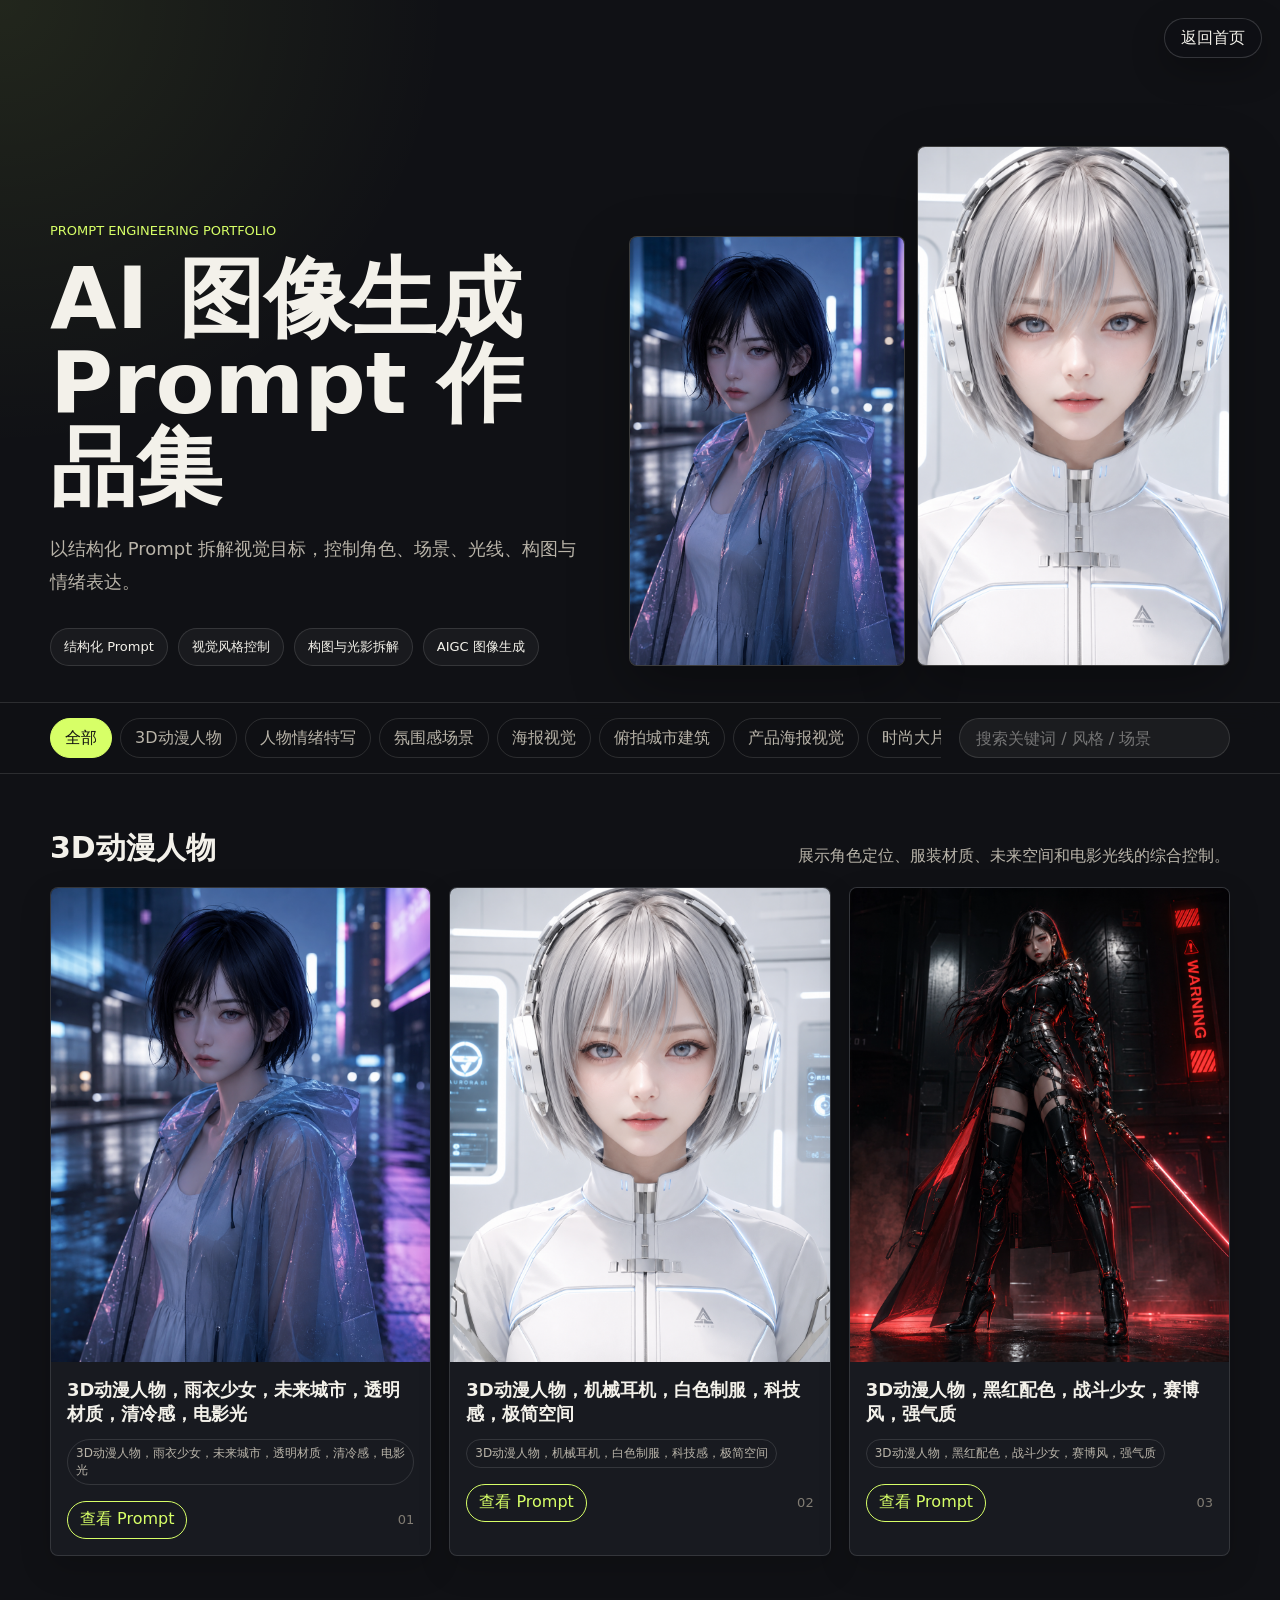
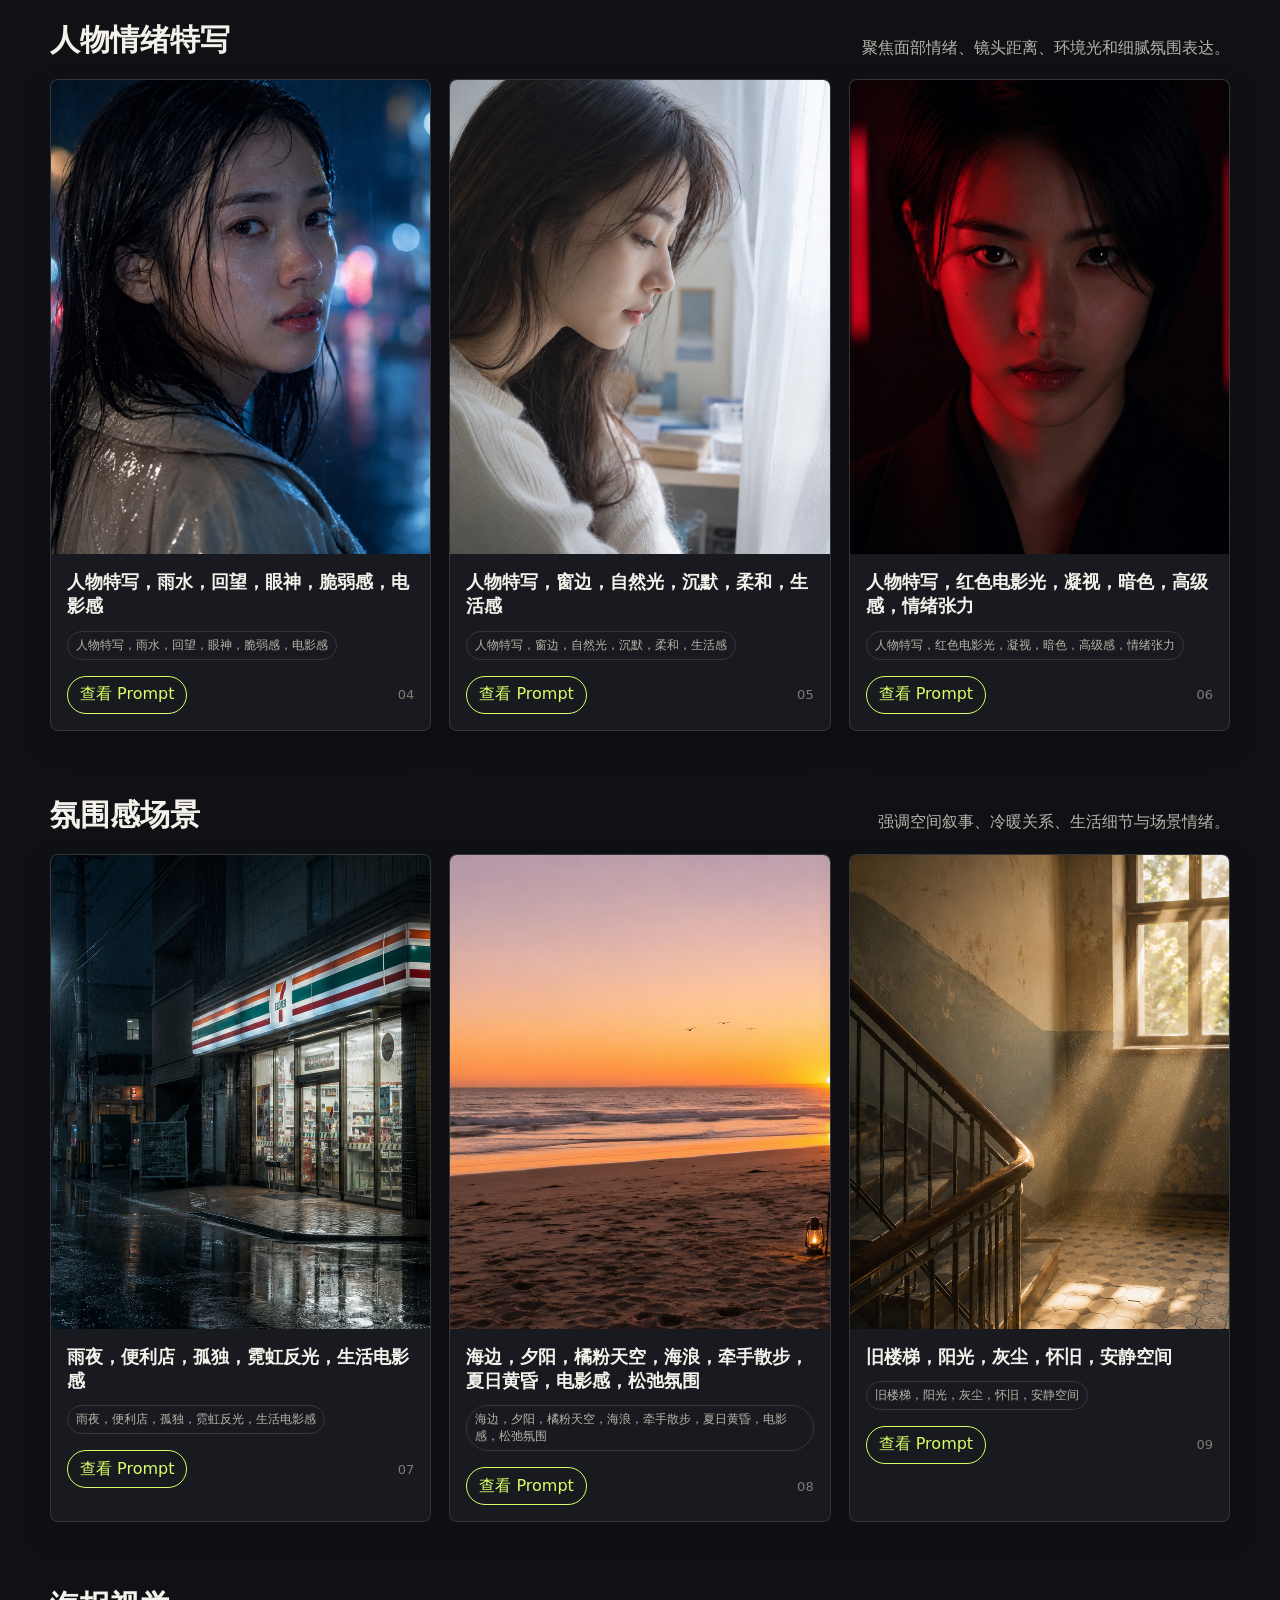
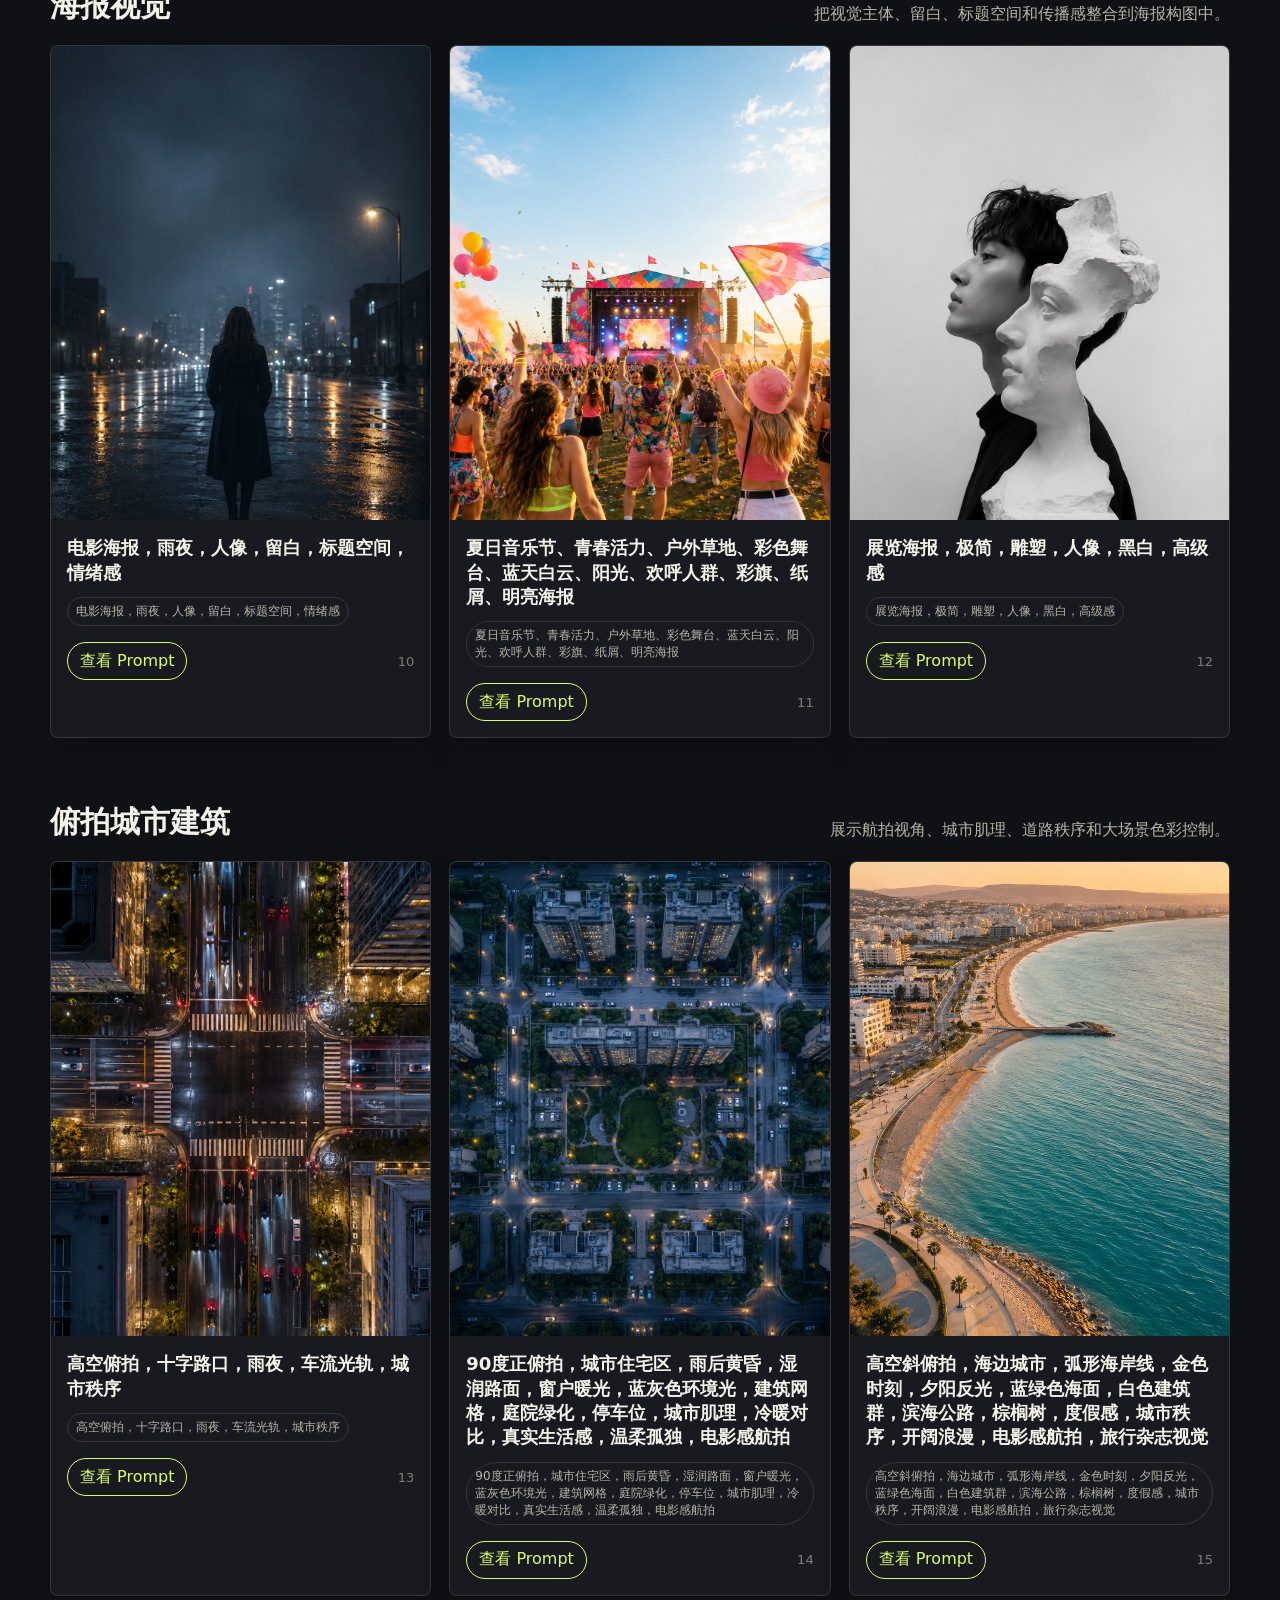
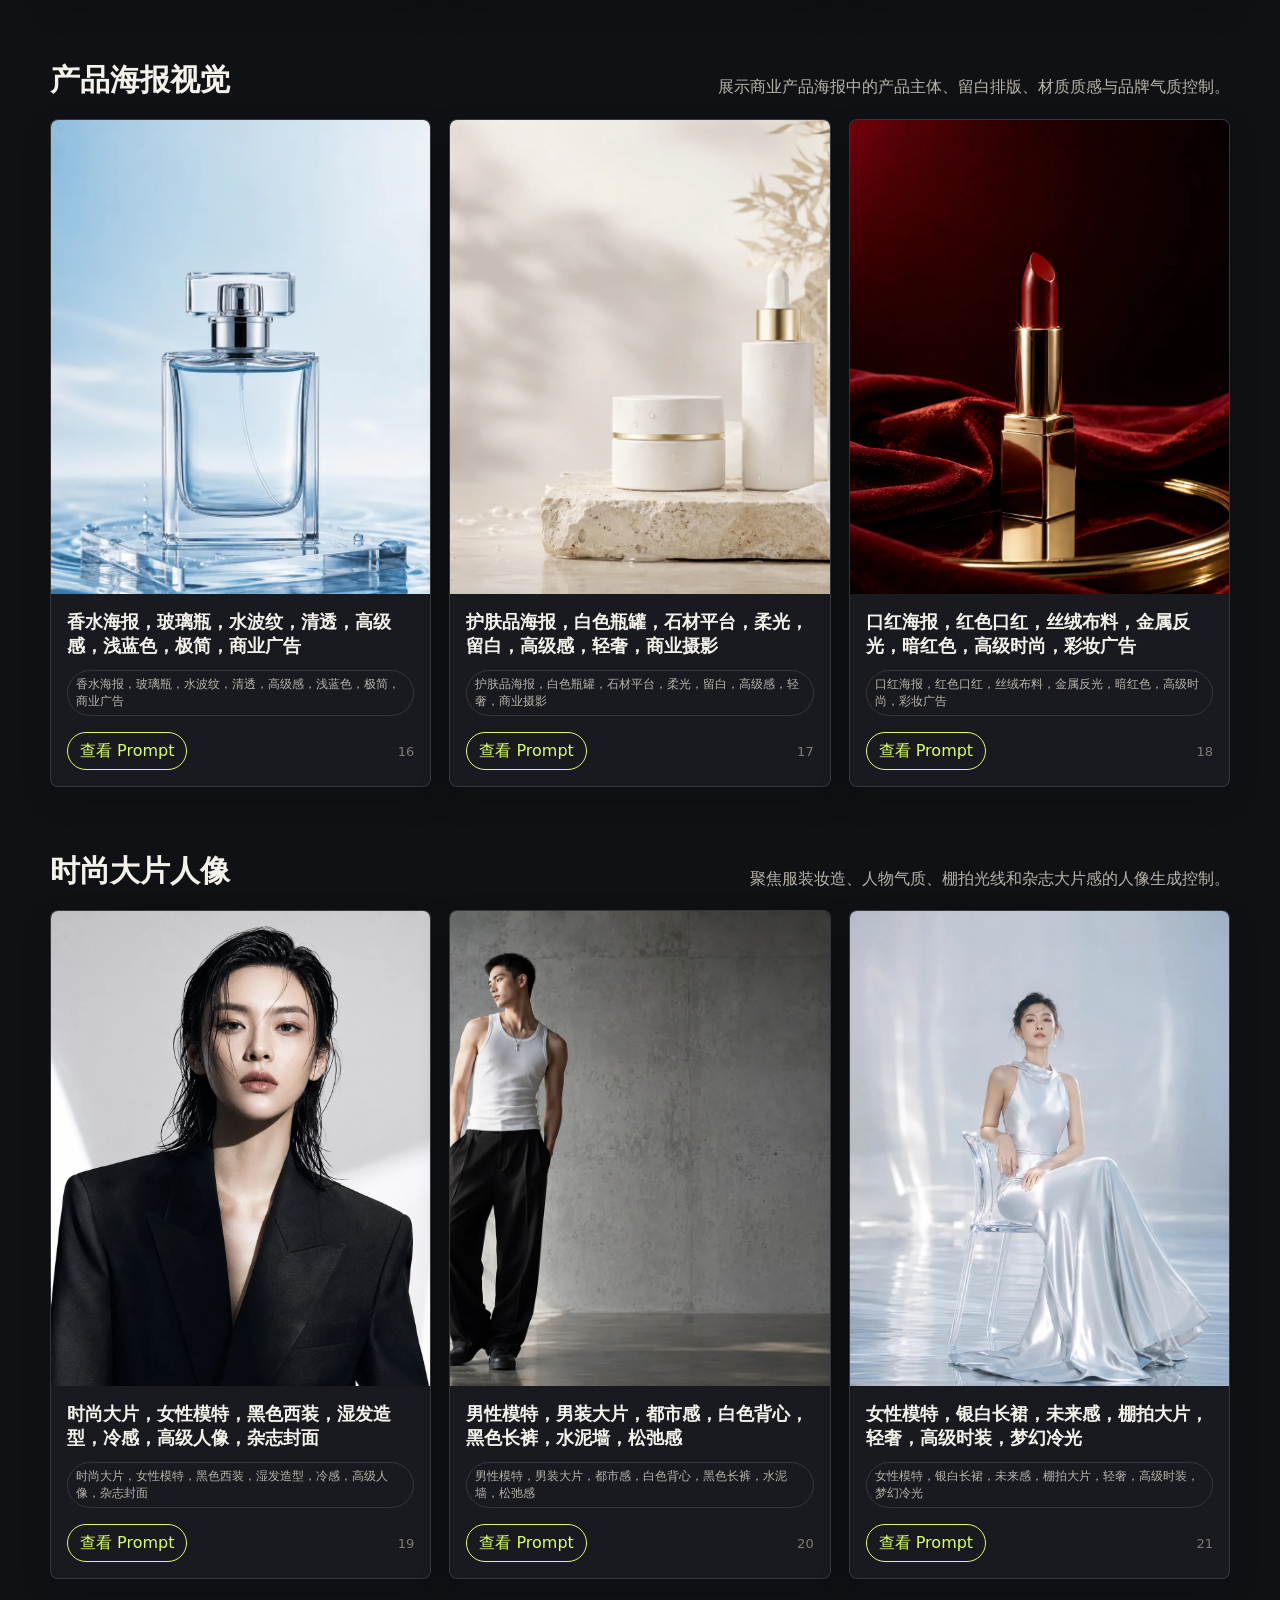
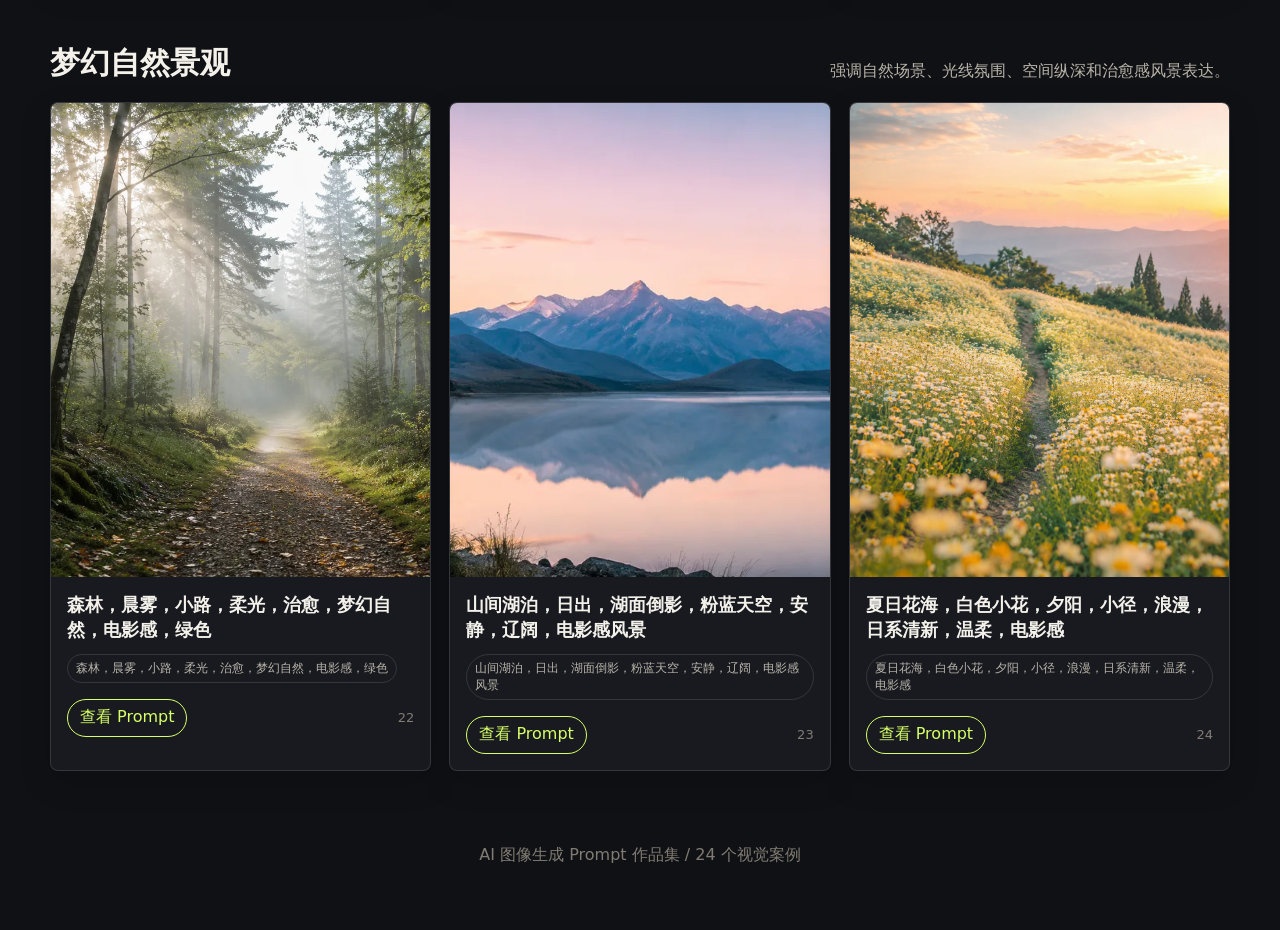
==== portfolio/index.html @ f6f146cb "Add local AI portfolio pages" ====
﻿<!doctype html>
<html lang="zh-CN">
<head>
  <meta charset="utf-8">
  <meta name="viewport" content="width=device-width, initial-scale=1">
  <title>索志 | AI 图像生成 Prompt 作品集</title>
  <link rel="stylesheet" href="assets/styles.css">
</head>
<body>
  <a class="back-home" href="../index.html#design-works">返回首页</a>
  <header class="hero">
    <div class="site-shell hero__grid">
      <div>
        <p class="hero__eyebrow">Prompt Engineering Portfolio</p>
        <h1 id="pageTitle">AI 图像生成 Prompt 作品集</h1>
        <p class="hero__copy" id="pageSubtitle">以结构化 Prompt 拆解视觉目标，控制角色、场景、光线、构图与情绪表达。</p>
        <div class="hero__meta" aria-label="skills">
          <span class="pill">结构化 Prompt</span>
          <span class="pill">视觉风格控制</span>
          <span class="pill">构图与光影拆解</span>
          <span class="pill">AIGC 图像生成</span>
        </div>
      </div>
      <div class="hero__visual" id="heroVisual" aria-hidden="true"></div>
    </div>
  </header>
  <nav class="toolbar" aria-label="portfolio filters">
    <div class="site-shell toolbar__inner">
      <div class="filters" id="filters"></div>
      <input class="search" id="searchInput" type="search">
    </div>
  </nav>
  <main class="site-shell" id="sections"></main>
  <div class="dialog" id="dialog" aria-hidden="true" role="dialog" aria-modal="true" aria-labelledby="dialogTitle">
    <div class="dialog__panel">
      <div class="dialog__image"><img id="dialogImage" alt=""></div>
      <div class="dialog__content">
        <div class="dialog__top">
          <div>
            <p class="hero__eyebrow" id="dialogCategory"></p>
            <h2 id="dialogTitle"></h2>
          </div>
          <button class="close-btn" id="closeDialog" type="button" aria-label="close">x</button>
        </div>
        <div class="detail-block"><h3 id="structureLabel"></h3><p id="dialogStructure"></p></div>
        <div class="detail-block"><h3 id="promptLabel"></h3><p id="dialogPrompt"></p></div>
      </div>
    </div>
  </div>
  <footer class="footer site-shell">AI 图像生成 Prompt 作品集 / 24 个视觉案例</footer>
  <script>window.PORTFOLIO_DATA = {
  "title": "AI 图像生成 Prompt 作品集",
  "subtitle": "以结构化 Prompt 拆解视觉目标，控制角色、场景、光线、构图与情绪表达。",
  "categories": [
    "3D动漫人物",
    "人物情绪特写",
    "氛围感场景",
    "海报视觉",
    "俯拍城市建筑",
    "产品海报视觉",
    "时尚大片人像",
    "梦幻自然景观"
  ],
  "categoryNotes": {
    "3D动漫人物": "展示角色定位、服装材质、未来空间和电影光线的综合控制。",
    "人物情绪特写": "聚焦面部情绪、镜头距离、环境光和细腻氛围表达。",
    "氛围感场景": "强调空间叙事、冷暖关系、生活细节与场景情绪。",
    "海报视觉": "把视觉主体、留白、标题空间和传播感整合到海报构图中。",
    "俯拍城市建筑": "展示航拍视角、城市肌理、道路秩序和大场景色彩控制。",
    "产品海报视觉": "展示商业产品海报中的产品主体、留白排版、材质质感与品牌气质控制。",
    "时尚大片人像": "聚焦服装妆造、人物气质、棚拍光线和杂志大片感的人像生成控制。",
    "梦幻自然景观": "强调自然场景、光线氛围、空间纵深和治愈感风景表达。"
  },
  "ui": {
    "all": "全部",
    "viewPrompt": "查看 Prompt",
    "search": "搜索关键词 / 风格 / 场景",
    "structure": "Prompt 结构",
    "fullPrompt": "完整 Prompt"
  },
  "cases": [
    {
      "id": "case-01",
      "category": "3D动漫人物",
      "keywords": "3D动漫人物，雨衣少女，未来城市，透明材质，清冷感，电影光",
      "structure": "角色定位 + 外貌特征 + 服装造型 + 姿态动作 + 表情情绪 + 场景环境 + 背景氛围 + 构图镜头 + 主体位置 + 光线设计 + 色彩方案 + 渲染风格 + 材质细节 + 画质要求 + 负面提示词",
      "prompt": "主体设定：一个年轻女性动漫角色，短黑发，五官精致，表情安静，穿半透明蓝灰色雨衣，内搭简洁白色连衣裙，人物气质清冷克制。\n场景环境：雨后的未来城市街角，地面有积水反光，远处有模糊霓虹灯和玻璃建筑，环境干净、有空气湿度。\n构图镜头：半身中近景，平视视角，人物位于画面中央偏左，背景虚化，视觉焦点集中在人物面部和透明雨衣材质。\n光线色彩：冷蓝色雨夜环境光，少量粉紫色霓虹反射，脸部有柔和侧光，整体低饱和。\n情绪气质：安静、孤独、清透、未来感。\n视觉风格：高质量3D动漫渲染，电影感写实光影，精致角色建模，细腻材质表现，浅景深。\n画质要求：超清细节，真实透明材质，干净画面，皮肤柔和，头发细节清晰。\n负面提示词：避免手指畸形，脸部崩坏，多余肢体，多余人物，低清晰度，塑料感过强，廉价卡通风，背景杂乱。",
      "image": "assets/images/case-01-3d-character.png"
    },
    {
      "id": "case-02",
      "category": "3D动漫人物",
      "keywords": "3D动漫人物，机械耳机，白色制服，科技感，极简空间",
      "structure": "角色定位 + 外貌特征 + 服装造型 + 姿态动作 + 表情情绪 + 场景环境 + 背景氛围 + 构图镜头 + 主体位置 + 光线设计 + 色彩方案 + 渲染风格 + 材质细节 + 画质要求 + 负面提示词",
      "prompt": "主体设定：一个年轻女性动漫角色，银灰色短发，戴白色机械耳机，穿极简白色未来制服，服装有细小金属扣件和发光线条。\n场景环境：白色极简科技空间，背景有柔和发光屏幕和细窄灯带，空间干净、安静。\n构图镜头：正面半身构图，人物居中，肩部以上为主要视觉区域，镜头略微靠近，突出面部和耳机设计。\n光线色彩：高调柔光，白色和浅灰色为主，少量淡蓝色科技光点缀，阴影柔和。\n情绪气质：冷静、聪明、未来、干净。\n视觉风格：高精度3D动漫角色，日系科幻美学，干净高级的建模质感，电影级棚拍光。\n画质要求：超清渲染，皮肤细腻，金属和塑料材质真实，边缘干净，背景简洁。\n负面提示词：避免五官不对称，眼睛变形，手部畸形，服装杂乱，低质量，过度磨皮，背景脏乱。",
      "image": "assets/images/case-02-3d-character.png"
    },
    {
      "id": "case-03",
      "category": "3D动漫人物",
      "keywords": "3D动漫人物，黑红配色，战斗少女，赛博风，强气质",
      "structure": "角色定位 + 外貌特征 + 服装造型 + 姿态动作 + 表情情绪 + 场景环境 + 背景氛围 + 构图镜头 + 主体位置 + 光线设计 + 色彩方案 + 渲染风格 + 材质细节 + 画质要求 + 负面提示词",
      "prompt": "主体设定：一个年轻女性动漫角色，黑色长发，红色眼妆，穿黑红色轻量战斗服，服装结合皮革、金属护甲和发光红线，姿态坚定。\n场景环境：暗色赛博空间，背景有红色警示灯、金属墙面和轻微烟雾，整体不杂乱。\n构图镜头：全身三分法构图，低角度视角，人物站姿稳定，服装轮廓清晰，视觉焦点在人物眼神和红色发光线条。\n光线色彩：黑色为主，红色边缘光，少量冷白高光，强明暗对比。\n情绪气质：强势、冷酷、神秘、有力量感。\n视觉风格：高质量3D动漫渲染，赛博朋克角色设计，电影感光影，精致服装建模。\n画质要求：超清细节，真实皮革和金属质感，人物比例协调，光影自然。\n负面提示词：避免身体扭曲，脸部畸形，手指错误，盔甲结构混乱，多余人物，低清晰度，过度复杂背景。",
      "image": "assets/images/case-03-3d-character.png"
    },
    {
      "id": "case-04",
      "category": "人物情绪特写",
      "keywords": "人物特写，雨水，回望，眼神，脆弱感，电影感",
      "structure": "人物定位 + 外貌特征 + 妆容发型 + 情绪状态 + 面部细节 + 场景背景 + 环境氛围 + 构图镜头 + 视觉焦点 + 光线设计 + 色彩方案 + 摄影风格 + 画面质感 + 画质要求 + 负面提示词",
      "prompt": "主体设定：一位年轻亚洲女性，湿润黑发贴近脸侧，脸上有细小雨滴，微微回头看向镜头，眼神复杂、克制。\n场景环境：雨夜街道背景，霓虹灯模糊成彩色光斑，背景不可抢主体。\n构图镜头：面部特写，三分法构图，眼睛位于视觉中心，背景强虚化，画面比例为竖版人像。\n光线色彩：冷蓝色雨夜光，脸侧有一点暖色霓虹反光，皮肤高光自然。\n情绪气质：难过、隐忍、孤独、像刚刚做出决定。\n视觉风格：电影感写实人像，浅景深，真实皮肤纹理，低饱和情绪色彩。\n画质要求：超清面部细节，真实雨滴，眼神清晰，光影柔和，画面干净。\n负面提示词：避免脸部畸形，眼睛不对称，皮肤过度磨皮，表情夸张，低清晰度，背景杂乱，塑料感。",
      "image": "assets/images/case-04-emotional-portrait.png"
    },
    {
      "id": "case-05",
      "category": "人物情绪特写",
      "keywords": "人物特写，窗边，自然光，沉默，柔和，生活感",
      "structure": "人物定位 + 外貌特征 + 妆容发型 + 情绪状态 + 面部细节 + 场景背景 + 环境氛围 + 构图镜头 + 视觉焦点 + 光线设计 + 色彩方案 + 摄影风格 + 画面质感 + 画质要求 + 负面提示词",
      "prompt": "主体设定：一位年轻女性，素颜感妆容，头发自然垂落，穿浅色针织衫，低头靠近窗边，表情安静、若有所思。\n场景环境：清晨室内窗边，窗帘半透明，背景有模糊的书桌、玻璃杯和浅色墙面。\n构图镜头：近景特写，侧脸构图，人物占画面三分之二，视觉焦点在睫毛、嘴角和脸部轮廓。\n光线色彩：柔和自然光从窗外进入，浅米色、灰白色、淡蓝色为主，低对比度。\n情绪气质：安静、松弛、细腻、内省。\n视觉风格：写实人物摄影，日系生活感，柔光人像，浅景深，胶片感。\n画质要求：真实皮肤质感，细腻头发丝，柔和阴影，画面干净自然。\n负面提示词：避免五官变形，皮肤假面感，过度锐化，手部畸形，背景杂乱，低质量，夸张表情。",
      "image": "assets/images/case-05-emotional-portrait.png"
    },
    {
      "id": "case-06",
      "category": "人物情绪特写",
      "keywords": "人物特写，红色电影光，凝视，暗色，高级感，情绪张力",
      "structure": "人物定位 + 外貌特征 + 妆容发型 + 情绪状态 + 面部细节 + 场景背景 + 环境氛围 + 构图镜头 + 视觉焦点 + 光线设计 + 色彩方案 + 摄影风格 + 画面质感 + 画质要求 + 负面提示词",
      "prompt": "主体设定：一位年轻亚洲女性，黑色短发，妆容简洁，正面凝视镜头，表情冷静但有压迫感。\n场景环境：暗色室内空间，背景极简，仅有模糊的红色光影和黑色阴影。\n构图镜头：正面面部特写，对称构图，人物眼睛位于画面中心，画面紧凑。\n光线色彩：深红色侧光照亮半张脸，另一侧进入阴影，少量白色眼神光。\n情绪气质：冷静、神秘、强烈、戏剧张力。\n视觉风格：电影感写实人像，暗调摄影，高级杂志感，强光影对比。\n画质要求：超清面部细节，真实皮肤纹理，眼神锐利，背景干净。\n负面提示词：避免脸部畸形，眼神空洞，皮肤过度磨皮，红色溢出严重，低清晰度，背景杂乱。",
      "image": "assets/images/case-06-emotional-portrait.png"
    },
    {
      "id": "case-07",
      "category": "氛围感场景",
      "keywords": "雨夜，便利店，孤独，霓虹反光，生活电影感",
      "structure": "场景主体 + 时间天气 + 空间环境 + 场景细节 + 材质质感 + 构图镜头 + 空间关系 + 光线设计 + 色彩方案 + 情绪氛围 + 视觉风格 + 画质要求 + 负面提示词",
      "prompt": "主体设定：一间深夜便利店，店内灯光明亮，门口没有人，玻璃窗上有雨水痕迹。\n场景环境：城市雨夜街角，湿润地面反射便利店灯光，远处街道空旷，路边有模糊路牌和电线。\n构图镜头：横版远景，便利店位于画面右侧，左侧留出大片雨夜街道，形成孤独空间感。\n光线色彩：便利店暖白光为主，外部是冷蓝雨夜，地面反光明显，冷暖对比。\n情绪气质：孤独、安静、深夜、日常中的电影感。\n视觉风格：电影感写实场景，城市生活摄影，浅雾空气感，细腻胶片颗粒。\n画质要求：超清细节，真实雨水反光，玻璃质感自然，画面干净。\n负面提示词：避免文字乱码，招牌错乱，低清晰度，过度脏乱，人物过多，卡通风格，透视错误。",
      "image": "assets/images/case-07-atmospheric-scene.png"
    },
    {
      "id": "case-08",
      "category": "氛围感场景",
      "keywords": "海边，夕阳，橘粉天空，海浪，牵手散步，夏日黄昏，电影感，松弛氛围",
      "structure": "场景主体 + 时间天气 + 空间环境 + 场景细节 + 材质质感 + 构图镜头 + 空间关系 + 光线设计 + 色彩方案 + 情绪氛围 + 视觉风格 + 画质要求 + 负面提示词",
      "prompt": "场景主体：傍晚的海边沙滩，远处是平静海面、低低的海浪和接近海平线的夕阳，沙滩右侧有一把空椅子和一盏小露营灯，整体主体仍然是海边黄昏氛围。\n时间天气：夏日黄昏，太阳接近海平线，天空呈橘色、粉色和淡紫色渐变，天气晴朗，空气通透。\n空间细节：沙滩上有细腻脚印，海水反射夕阳金光，两个人在海浪边牵手散步，位于中远景位置，人物占画面高度约8%-12%，能清楚看出两个人牵手，但不抢占画面主体；远处有少量海鸟，画面干净不杂乱。\n构图镜头：横版远景构图，海平线位于画面上三分之一，空椅子和露营灯位于画面右下方，两个人位于画面左侧中部或中下方海浪边，与空椅子形成左右平衡，大片天空和海面形成留白。\n光线色彩：夕阳金橙色为主，天空有粉色和淡紫色渐变，海面反射暖光，两个人呈柔和剪影但轮廓清晰，阴影自然拉长。\n情绪氛围：安静、自由、松弛、夏日感、温柔、浪漫但克制。\n视觉风格：电影感场景摄影，生活方式美学，日系清新感，真实自然光，细腻胶片颗粒，远景叙事氛围。\n画质要求：画面通透，海浪真实，夕阳不过曝，沙滩质感清晰，两个人轮廓清楚且能看出牵手，整体干净高级。\n负面提示词：避免人物太小，避免人物像黑点，避免人物成为大特写，避免人物占据画面中心，避免拥挤人群，避免阴天，避免暗黑氛围，避免过度饱和，避免杂物混乱，避免低清晰度，避免海平线歪斜，避免卡通风格。",
      "image": "assets/images/case-08-atmospheric-scene.png"
    },
    {
      "id": "case-09",
      "category": "氛围感场景",
      "keywords": "旧楼梯，阳光，灰尘，怀旧，安静空间",
      "structure": "场景主体 + 时间天气 + 空间环境 + 场景细节 + 材质质感 + 构图镜头 + 空间关系 + 光线设计 + 色彩方案 + 情绪氛围 + 视觉风格 + 画质要求 + 负面提示词",
      "prompt": "主体设定：一处老旧居民楼楼梯间，扶手有使用痕迹，墙面斑驳，地面干净但有岁月感。\n场景环境：午后安静楼道，窗户透进一束阳光，空气中可见细小灰尘颗粒。\n构图镜头：中远景，楼梯斜线贯穿画面，窗户位于画面上方，光束成为视觉中心。\n光线色彩：暖黄色自然光穿过窗户，阴影部分偏灰蓝，冷暖自然过渡。\n情绪气质：怀旧、安静、温柔、时间感。\n视觉风格：写实空间摄影，电影感光影，生活美学，细腻胶片颗粒。\n画质要求：真实墙面纹理，光束自然，空气颗粒细腻，透视准确。\n负面提示词：避免空间扭曲，墙面过脏，低清晰度，过度梦幻，文字乱码，杂物过多。",
      "image": "assets/images/case-09-atmospheric-scene.png"
    },
    {
      "id": "case-10",
      "category": "海报视觉",
      "keywords": "电影海报，雨夜，人像，留白，标题空间，情绪感",
      "structure": "海报类型 + 核心主体 + 视觉概念 + 版式空间 + 信息区域 + 构图关系 + 视觉中心 + 光线设计 + 色彩方案 + 风格方向 + 画面质感 + 画质要求 + 负面提示词",
      "prompt": "主体设定：一位年轻女性站在雨夜街道中央，背对镜头，穿深色外套，身影孤独。\n场景环境：空旷城市街道，地面积水反光，远处路灯和建筑虚化，整体有电影故事感。\n构图镜头：竖版海报构图，人物位于画面下方三分之一，上方保留大面积干净留白作为标题区域。\n光线色彩：冷蓝雨夜为主，少量暖黄路灯点缀，整体低饱和，高级灰色调。\n情绪气质：孤独、悬念、诗意、安静。\n视觉风格：独立电影海报，高级平面视觉，电影剧照感，强视觉中心，留白明确。\n画质要求：超清画面，地面反光真实，背景干净，适合后期添加文字。\n负面提示词：避免自动生成乱码文字，人物畸形，背景杂乱，低清晰度，过度锐化，廉价海报风。",
      "image": "assets/images/case-10-poster-visual.png"
    },
    {
      "id": "case-11",
      "category": "海报视觉",
      "keywords": "夏日音乐节、青春活力、户外草地、彩色舞台、蓝天白云、阳光、欢呼人群、彩旗、纸屑、明亮海报",
      "structure": "海报类型 + 核心主体 + 视觉概念 + 版式空间 + 信息区域 + 构图关系 + 视觉中心 + 光线设计 + 色彩方案 + 风格方向 + 画面质感 + 画质要求 + 负面提示词",
      "prompt": "主体设定：一个夏日户外音乐节现场，年轻人站在草地前景，举手欢呼、跳舞、挥舞彩色旗帜和荧光手环，人物状态自然有活力，服装是明亮的夏日穿搭。\n场景环境：白天到傍晚的户外音乐节，开阔草地、大型彩色舞台、LED屏幕、音响塔、彩旗、气球、纸屑和彩色烟雾，远处是蓝天白云和温暖阳光，背景明亮干净。\n构图镜头：竖版海报构图，前景是欢呼的人群剪影和局部人物，中景是舞台和DJ台，背景是明亮天空，上方保留标题排版空间，底部保留活动信息排版区域。\n光线色彩：明亮自然光，阳光从侧后方照射，整体以天空蓝、草地绿、柠檬黄、珊瑚橙、荧光粉为主，色彩清爽明快，避免暗色背景。\n情绪气质：青春、自由、热烈、快乐、夏日、充满能量。\n视觉风格：夏日音乐节主视觉海报，青春潮流视觉，明亮商业海报风格，真实现场摄影感，色彩活泼但干净，适合标题排版。\n画质要求：画面明亮通透，人物动作自然，舞台结构清晰，色彩干净，背景不暗，视觉中心明确。\n负面提示词：避免暗黑赛博风，避免夜晚场景，避免黑色背景，避免人物完全剪影，避免战斗服，避免游戏角色感，避免灯光杂乱，避免低清晰度，避免乱码文字，避免画面脏乱，避免阴沉氛围。",
      "image": "assets/images/case-11-poster-visual.png"
    },
    {
      "id": "case-12",
      "category": "海报视觉",
      "keywords": "展览海报，极简，雕塑，人像，黑白，高级感",
      "structure": "海报类型 + 核心主体 + 视觉概念 + 版式空间 + 信息区域 + 构图关系 + 视觉中心 + 光线设计 + 色彩方案 + 风格方向 + 画面质感 + 画质要求 + 负面提示词",
      "prompt": "主体设定：一张人物侧脸与白色抽象雕塑重叠的视觉图像，人物表情平静，轮廓干净。\n场景环境：纯灰白背景，空间极简，没有多余装饰，像美术馆展览主视觉。\n构图镜头：竖版海报构图，主体位于画面中央偏上，底部和顶部保留清晰排版空间。\n光线色彩：黑白灰为主，柔和棚拍光，阴影层次细腻。\n情绪气质：安静、艺术、克制、理性。\n视觉风格：当代艺术展览海报，极简平面视觉，高级杂志质感，强留白。\n画质要求：轮廓清晰，灰阶丰富，画面干净，适合添加标题文字。\n负面提示词：避免乱码文字，脸部畸形，雕塑结构混乱，背景杂乱，低质量，过度装饰。",
      "image": "assets/images/case-12-poster-visual.png"
    },
    {
      "id": "case-13",
      "category": "俯拍城市建筑",
      "keywords": "高空俯拍，十字路口，雨夜，车流光轨，城市秩序",
      "structure": "城市类型 + 拍摄视角 + 建筑主体 + 空间秩序 + 道路结构 + 时间天气 + 城市环境 + 光线设计 + 色彩方案 + 构图方式 + 视觉节奏 + 画质要求 + 负面提示词",
      "prompt": "主体设定：一个城市十字路口的高空俯视画面，道路、人行横道、车流形成清晰几何结构。\n场景环境：雨夜城市，街道湿润反光，周围建筑顶部和路灯清晰可见，车流有轻微光轨。\n构图镜头：正上方90度俯拍，对称几何构图，十字路口位于画面中心，道路向四个方向延伸。\n光线色彩：冷蓝雨夜基调，红色尾灯、白色车灯和黄色路灯形成点状节奏。\n情绪气质：城市秩序、冷静、繁忙但克制、几何美感。\n视觉风格：高空摄影，城市建筑美学，电影感夜景，真实城市肌理。\n画质要求：超清细节，道路线条清晰，建筑透视准确，雨水反光真实。\n负面提示词：避免道路扭曲，建筑变形，车流混乱，低清晰度，过度锐化，文字乱码，比例错误。",
      "image": "assets/images/case-13-aerial-city.png"
    },
    {
      "id": "case-14",
      "category": "俯拍城市建筑",
      "keywords": "90度正俯拍，城市住宅区，雨后黄昏，湿润路面，窗户暖光，蓝灰色环境光，建筑网格，庭院绿化，停车位，城市肌理，冷暖对比，真实生活感，温柔孤独，电影感航拍",
      "structure": "城市类型 + 拍摄视角 + 建筑主体 + 空间秩序 + 道路结构 + 时间天气 + 城市环境 + 光线设计 + 色彩方案 + 构图方式 + 视觉节奏 + 画质要求 + 负面提示词",
      "prompt": "主体设定：一片城市住宅建筑群的高空正俯拍画面，楼栋、道路、庭院绿化和停车位形成清晰的几何秩序，建筑之间有规律的留白和绿色空间。\n场景环境：雨后黄昏的城市住宅区，地面湿润有反光，部分窗户亮起暖黄色灯光，树木颜色更深，路面车灯形成细小光点，生活痕迹真实但画面整洁。\n构图镜头：90度正俯拍构图，建筑楼顶和道路形成网格关系，中心保留一块庭院或绿地作为视觉停顿，整体强调城市肌理和秩序美。\n光线色彩：蓝灰色黄昏环境光为主，窗户暖黄灯光点缀，湿润路面反射微弱光线，冷暖对比柔和，色彩低饱和但有层次。\n情绪气质：安静、秩序、真实生活感、雨后城市、温柔的孤独感。\n视觉风格：高空建筑摄影，城市肌理美学，电影感黄昏，纪实但有审美控制，真实空间结构。\n画质要求：建筑边缘清晰，道路网格准确，窗户灯光自然，雨后反光细腻，画面有层次而不杂乱。\n负面提示词：避免普通白天航拍，避免灰暗无层次，避免建筑重复错误，避免透视混乱，避免画面脏乱，避免假模型感，避免低清晰度，避免过度锐化。",
      "image": "assets/images/case-14-aerial-city.png"
    },
    {
      "id": "case-15",
      "category": "俯拍城市建筑",
      "keywords": "高空斜俯拍，海边城市，弧形海岸线，金色时刻，夕阳反光，蓝绿色海面，白色建筑群，滨海公路，棕榈树，度假感，城市秩序，开阔浪漫，电影感航拍，旅行杂志视觉",
      "structure": "城市类型 + 拍摄视角 + 建筑主体 + 空间秩序 + 道路结构 + 时间天气 + 城市环境 + 光线设计 + 色彩方案 + 构图方式 + 视觉节奏 + 画质要求 + 负面提示词",
      "prompt": "主体设定：一座海边城市的高空斜俯拍画面，弧形海岸线、白色现代建筑群、滨海公路和蓝绿色海面形成清晰而优雅的空间分区，建筑像沿着海岸线展开的几何图案。\n场景环境：日落前的金色时刻，海边城市被温暖夕阳照亮，海面有金色反光，滨海步道、广场、棕榈树和少量车辆自然分布，整体干净开阔。\n构图镜头：高空斜俯拍，海岸线从画面左下方斜向延伸到右上方，建筑群占画面一侧，海面占另一侧，形成大面积留白和强烈秩序感。\n光线色彩：暖金色夕阳作为主光，蓝绿色海水作为冷色对比，白色建筑被夕阳染成浅金色，阴影柔和拉长，整体通透、有空气感。\n情绪气质：开阔、浪漫、清爽、度假感、城市秩序与海边松弛感结合。\n视觉风格：航拍城市建筑摄影，海岸城市美学，电影感金色时刻，干净高级的旅行杂志视觉，真实空间结构。\n画质要求：海岸线优美清晰，建筑排列有秩序，海面反光自然，色彩清爽不脏，画面有留白和呼吸感。\n负面提示词：避免普通白天航拍，避免灰暗平淡，避免建筑拥挤杂乱，避免海岸线不自然，避免过度饱和，避免假模型感，避免低清晰度。",
      "image": "assets/images/case-15-aerial-city.png"
    },
    {
      "id": "case-16",
      "category": "产品海报视觉",
      "keywords": "香水海报，玻璃瓶，水波纹，清透，高级感，浅蓝色，极简，商业广告",
      "structure": "主体产品 + 场景道具 + 构图排版 + 光线色彩 + 材质质感 + 品牌气质 + 视觉风格 + 画质要求 + 负面提示词",
      "prompt": "一瓶透明玻璃香水作为主体，瓶身简洁高级 + 放置在浅蓝色水面与透明亚克力台面上，周围有轻微水波纹和几滴水珠 + 竖版产品海报构图，产品居中偏下，上方保留大面积品牌标题留白区域，不生成真实文字 + 清透自然光，浅蓝、银白、透明色为主 + 玻璃反光干净，液体质感清晰，水面有细腻折射 + 高级、清爽、干净、轻奢品牌气质 + 商业产品广告海报，极简美学，真实摄影质感 + 超清细节，产品边缘锐利，背景干净，适合后期排版 + 避免乱码文字，避免产品变形，避免瓶身歪斜，避免杂乱背景，避免低清晰度，避免过度反光",
      "image": "assets/images/case-16-product-perfume.webp"
    },
    {
      "id": "case-17",
      "category": "产品海报视觉",
      "keywords": "护肤品海报，白色瓶罐，石材平台，柔光，留白，高级感，轻奢，商业摄影",
      "structure": "主体产品 + 场景道具 + 构图排版 + 光线色彩 + 材质质感 + 品牌气质 + 视觉风格 + 画质要求 + 负面提示词",
      "prompt": "一组白色护肤品瓶罐作为主体，包含精华瓶、面霜罐和乳液瓶 + 放置在米白色石材平台上，旁边有柔软白纱和少量水珠点缀 + 横版商业海报构图，产品位于画面右侧，左侧保留干净排版空间，不出现文字 + 柔和棚拍光，奶白色、浅灰色、淡金色为主 + 瓶身哑光质感细腻，石材纹理自然，整体干净高级 + 温柔、克制、护肤品广告感、轻奢生活方式 + 现代美妆产品海报，极简商业摄影，高端品牌视觉 + 产品清晰，光影柔和，画面通透，构图稳定 + 避免乱码文字，避免瓶子数量错误，避免包装变形，避免廉价塑料感，避免背景杂乱，避免过曝",
      "image": "assets/images/case-17-product-skincare.webp"
    },
    {
      "id": "case-18",
      "category": "产品海报视觉",
      "keywords": "口红海报，红色口红，丝绒布料，金属反光，暗红色，高级时尚，彩妆广告",
      "structure": "主体产品 + 场景道具 + 构图排版 + 光线色彩 + 材质质感 + 品牌气质 + 视觉风格 + 画质要求 + 负面提示词",
      "prompt": "一支金属质感口红作为主体，口红打开露出红色膏体 + 放置在深红丝绒布料和镜面金属台面上，旁边有柔和高光反射 + 竖版时尚产品海报构图，口红居中偏前，背景留出上方标题空间，不生成文字 + 暗红、金色、黑色形成高级对比，聚光灯打亮产品边缘 + 金属外壳反光精致，丝绒布料纹理细腻，口红膏体饱满 + 成熟、精致、时尚、高级、女性力量感 + 彩妆商业海报，杂志广告视觉，奢侈品风格 + 超清产品细节，质感真实，视觉中心明确 + 避免乱码文字，避免口红变形，避免色彩脏，避免反光混乱，避免低质感，避免构图失衡",
      "image": "assets/images/case-18-product-lipstick.webp"
    },
    {
      "id": "case-19",
      "category": "时尚大片人像",
      "keywords": "时尚大片，女性模特，黑色西装，湿发造型，冷感，高级人像，杂志封面",
      "structure": "人物设定 + 服装妆造 + 场景背景 + 构图镜头 + 光线色彩 + 情绪气质 + 视觉风格 + 画质要求 + 负面提示词",
      "prompt": "一位年轻女性模特作为主体，五官立体，神情冷静自信 + 穿黑色极简剪裁西装，湿发造型，干净高级妆容 + 灰白色棚拍背景，背景简洁无杂物 + 竖版半身时尚大片构图，人物正面看向镜头，肩部线条清晰，画面适合杂志封面排版 + 冷白主光加侧面硬光，黑白灰为主，少量银色高光 + 冷感、高级、克制、力量感 + 现代时尚杂志封面摄影，大片质感，商业人像 + 皮肤质感真实，服装线条清晰，眼神有力量，画面干净 + 避免脸部变形，避免手部错误，避免廉价影楼风，避免过度磨皮，避免背景杂乱，避免低清晰度",
      "image": "assets/images/case-19-fashion-woman-suit.webp"
    },
    {
      "id": "case-20",
      "category": "时尚大片人像",
      "keywords": "男性模特，男装大片，都市感，白色背心，黑色长裤，水泥墙，松弛感",
      "structure": "人物设定 + 服装妆造 + 场景背景 + 构图镜头 + 光线色彩 + 情绪气质 + 视觉风格 + 画质要求 + 负面提示词",
      "prompt": "一位年轻男性模特作为主体，短发，轮廓清晰，表情松弛但有态度 + 穿白色背心和宽松黑色长裤，搭配银色项链，造型简洁时髦 + 现代水泥墙背景，地面有轻微反光 + 横版全身时尚大片构图，人物站在画面左侧，身体微微侧转，右侧留出空间 + 自然窗光与柔和补光结合，低饱和灰色、白色、黑色为主 + 年轻、随性、都市感、清爽高级 + 男装杂志大片，现代街头时尚摄影，真实质感 + 人物比例自然，服装褶皱真实，背景干净，画面有呼吸感 + 避免身体比例错误，避免脸部模糊，避免过度油腻，避免背景杂物，避免低质量，避免卡通风格",
      "image": "assets/images/case-20-fashion-male-urban.webp"
    },
    {
      "id": "case-21",
      "category": "时尚大片人像",
      "keywords": "女性模特，银白长裙，未来感，棚拍大片，轻奢，高级时装，梦幻冷光",
      "structure": "人物设定 + 服装妆造 + 场景背景 + 构图镜头 + 光线色彩 + 情绪气质 + 视觉风格 + 画质要求 + 负面提示词",
      "prompt": "一位女性模特坐在透明亚克力椅上，姿态优雅，眼神平静 + 穿银白色未来感长裙，搭配简洁耳饰，妆容干净带微光 + 浅色摄影棚空间，地面有柔和反射 + 竖版全身大片构图，人物居中，裙摆形成自然线条，上方和左右留白适合排版 + 柔和冷光，银白、浅蓝、珍珠色为主 + 梦幻、干净、未来感、轻奢高级 + 高级时装大片，现代杂志视觉，精致棚拍摄影 + 面部清晰，服装材质高级，光线通透，构图稳定 + 避免人物比例错误，避免裙摆混乱，避免廉价科幻感，避免过曝，避免脸部失真，避免杂乱背景",
      "image": "assets/images/case-21-fashion-silver-dress.webp"
    },
    {
      "id": "case-22",
      "category": "梦幻自然景观",
      "keywords": "森林，晨雾，小路，柔光，治愈，梦幻自然，电影感，绿色",
      "structure": "自然主体 + 时间天气 + 空间细节 + 构图镜头 + 光线色彩 + 情绪氛围 + 视觉风格 + 画质要求 + 负面提示词",
      "prompt": "一片清晨森林作为主体，树木高大，林间有薄雾流动 + 清晨微冷天气，空气湿润通透 + 地面有苔藓、小野花和细碎落叶，远处有一条安静小路延伸进森林深处 + 横版远景构图，小路从画面下方引导到远处，形成纵深空间 + 柔和晨光从树叶缝隙洒下，绿色、浅金色、雾白色为主 + 安静、治愈、梦幻、像进入另一个世界 + 电影感自然风景摄影，真实光影，细腻氛围感 + 雾气自然，树木细节清晰，画面干净有层次 + 避免过度梦幻，避免假景观，避免色彩过饱和，避免低清晰度，避免树木变形，避免杂乱构图",
      "image": "assets/images/case-22-nature-forest.webp"
    },
    {
      "id": "case-23",
      "category": "梦幻自然景观",
      "keywords": "山间湖泊，日出，湖面倒影，粉蓝天空，安静，辽阔，电影感风景",
      "structure": "自然主体 + 时间天气 + 空间细节 + 构图镜头 + 光线色彩 + 情绪氛围 + 视觉风格 + 画质要求 + 负面提示词",
      "prompt": "一片山间湖泊作为主体，湖面平静如镜，远处有连绵山影 + 日出前后的清晨，天空带淡粉色和浅蓝色渐变 + 湖边有少量野草和石头，水面倒映天空与山体，空间开阔干净 + 横版超宽电影构图，湖面占据画面下半部分，天空和山体形成大面积留白 + 柔和自然光，粉蓝色、雾灰色、淡金色为主 + 安静、辽阔、温柔、自由感 + 电影感自然景观摄影，清透色彩，高级风景视觉 + 湖面反射真实，远山层次清晰，画面通透细腻 + 避免水面不自然，避免天空过曝，避免颜色脏，避免假模型感，避免画面模糊，避免构图倾斜",
      "image": "assets/images/case-23-nature-lake.webp"
    },
    {
      "id": "case-24",
      "category": "梦幻自然景观",
      "keywords": "夏日花海，白色小花，夕阳，小径，浪漫，日系清新，温柔，电影感",
      "structure": "自然主体 + 时间天气 + 空间细节 + 构图镜头 + 光线色彩 + 情绪氛围 + 视觉风格 + 画质要求 + 负面提示词",
      "prompt": "一片夏日花海作为主体，大片白色和淡黄色小花铺满山坡 + 傍晚晴朗天气，远处天空有柔和夕阳余晖 + 花海中有一条窄窄的小径通向远方，远处有模糊树影和山线 + 竖版远景构图，小径从画面底部延伸到中景，前景花朵虚化，背景柔和 + 暖金色夕阳光，白色、淡黄、浅绿、橘粉色为主 + 温柔、浪漫、自由、夏日感 + 日系清新自然摄影，电影感风景，生活方式美学 + 花朵细节自然，光线柔和，空间层次清晰，整体高级干净 + 避免花朵重复错误，避免人物抢主体，避免颜色过艳，避免卡通风格，避免低清晰度，避免背景杂乱",
      "image": "assets/images/case-24-nature-flower-sea.webp"
    }
  ]
};
</script>
  <script src="assets/app.js"></script>
</body>
</html>
---- portfolio/assets/styles.css ----
:root {
  color-scheme: dark;
  --bg: #101115;
  --panel: #181a20;
  --panel-2: #20232b;
  --text: #f3f1ea;
  --muted: #b9b4a9;
  --soft: #817c73;
  --line: rgba(255, 255, 255, 0.12);
  --accent: #d7ff67;
  --accent-2: #66d9ef;
  --radius: 8px;
  --shadow: 0 20px 60px rgba(0, 0, 0, 0.32);
  font-family: Inter, ui-sans-serif, system-ui, -apple-system, BlinkMacSystemFont, "Segoe UI", "Microsoft YaHei", sans-serif;
}
* { box-sizing: border-box; }
html { scroll-behavior: smooth; }
body { margin: 0; min-height: 100vh; background: radial-gradient(circle at top left, rgba(215, 255, 103, 0.09), transparent 28rem), var(--bg); color: var(--text); }
button, input { font: inherit; }
button { cursor: pointer; }
.site-shell { width: min(1180px, calc(100% - 40px)); margin: 0 auto; }
.hero { min-height: 78vh; display: grid; align-items: end; padding: 48px 0 36px; }
.hero__grid { display: grid; grid-template-columns: minmax(0, 0.95fr) minmax(320px, 1.05fr); gap: 36px; align-items: end; }
.hero__eyebrow { margin: 0 0 18px; color: var(--accent); font-size: 13px; letter-spacing: 0; text-transform: uppercase; }
h1 { margin: 0; max-width: 780px; font-size: clamp(44px, 7vw, 86px); line-height: 0.98; letter-spacing: 0; }
.hero__copy { max-width: 640px; margin: 24px 0 0; color: var(--muted); font-size: 18px; line-height: 1.8; }
.hero__meta { display: flex; flex-wrap: wrap; gap: 10px; margin-top: 30px; }
.pill { border: 1px solid var(--line); border-radius: 999px; padding: 9px 13px; color: var(--text); background: rgba(255,255,255,0.04); font-size: 13px; }
.hero__visual { min-height: 520px; display: grid; grid-template-columns: 0.88fr 1fr; gap: 12px; align-items: end; }
.hero__visual img { width: 100%; height: 100%; object-fit: cover; border-radius: var(--radius); box-shadow: var(--shadow); border: 1px solid var(--line); background: #222; }
.hero__visual img:first-child { height: 430px; }
.hero__visual img:last-child { height: 520px; }
.toolbar { position: sticky; top: 0; z-index: 20; border-top: 1px solid var(--line); border-bottom: 1px solid var(--line); background: rgba(16, 17, 21, 0.9); backdrop-filter: blur(16px); }
.toolbar__inner { min-height: 70px; display: flex; align-items: center; justify-content: space-between; gap: 18px; }
.filters { display: flex; gap: 8px; overflow-x: auto; padding: 12px 0; }
.filter-btn { flex: 0 0 auto; border: 1px solid var(--line); color: var(--muted); background: transparent; border-radius: 999px; min-height: 40px; padding: 0 14px; }
.filter-btn[aria-pressed="true"] { color: #111; background: var(--accent); border-color: var(--accent); }
.search { width: min(320px, 34vw); min-height: 40px; border: 1px solid var(--line); border-radius: 999px; background: rgba(255,255,255,0.05); color: var(--text); padding: 0 16px; outline: none; }
.search:focus { border-color: var(--accent-2); }
.section { padding: 54px 0 10px; scroll-margin-top: 88px; }
.section__head { display: flex; justify-content: space-between; gap: 24px; align-items: end; margin-bottom: 18px; }
.section h2 { margin: 0; font-size: 30px; letter-spacing: 0; }
.section p { max-width: 640px; margin: 0; color: var(--muted); line-height: 1.7; }
.case-grid { display: grid; grid-template-columns: repeat(3, minmax(0, 1fr)); gap: 18px; }
.case-card { border: 1px solid var(--line); border-radius: var(--radius); overflow: hidden; background: var(--panel); box-shadow: 0 12px 32px rgba(0,0,0,0.16); }
.case-card[hidden] { display: none; }
.case-card__image { aspect-ratio: 4 / 5; background: var(--panel-2); overflow: hidden; }
.case-card__image img { width: 100%; height: 100%; object-fit: cover; display: block; transition: transform 320ms ease; }
.case-card:hover .case-card__image img { transform: scale(1.035); }
.case-card__body { padding: 16px; }
.case-card h3 { margin: 0; font-size: 18px; line-height: 1.35; letter-spacing: 0; }
.tags { display: flex; flex-wrap: wrap; gap: 7px; margin: 12px 0 16px; }
.tag { color: var(--muted); border: 1px solid var(--line); border-radius: 999px; padding: 5px 8px; font-size: 12px; }
.case-card__actions { display: flex; gap: 10px; align-items: center; justify-content: space-between; }
.detail-btn { min-height: 38px; border: 1px solid var(--accent); background: transparent; color: var(--accent); border-radius: 999px; padding: 0 12px; }
.case-index { color: var(--soft); font-size: 13px; }
.dialog { position: fixed; inset: 0; z-index: 50; display: none; align-items: center; justify-content: center; padding: 24px; background: rgba(0,0,0,0.72); }
.dialog.is-open { display: flex; }
.dialog__panel { width: min(1040px, 100%); max-height: min(860px, calc(100vh - 48px)); display: grid; grid-template-columns: minmax(280px, 0.9fr) minmax(0, 1.1fr); overflow: hidden; border: 1px solid var(--line); border-radius: var(--radius); background: #14161b; box-shadow: var(--shadow); }
.dialog__image { min-height: 620px; background: var(--panel-2); }
.dialog__image img { width: 100%; height: 100%; object-fit: cover; display: block; }
.dialog__content { overflow-y: auto; padding: 24px; }
.dialog__top { display: flex; align-items: start; justify-content: space-between; gap: 18px; }
.dialog h2 { margin: 0; font-size: 26px; line-height: 1.35; letter-spacing: 0; }
.close-btn { flex: 0 0 38px; width: 38px; height: 38px; border: 1px solid var(--line); border-radius: 999px; color: var(--text); background: rgba(255,255,255,0.04); font-size: 22px; line-height: 1; }
.detail-block { margin-top: 22px; }
.detail-block h3 { margin: 0 0 8px; color: var(--accent); font-size: 14px; letter-spacing: 0; }
.detail-block p { margin: 0; color: var(--muted); line-height: 1.85; white-space: pre-wrap; }
.footer { padding: 64px 0; color: var(--soft); text-align: center; }
.back-home {
  position: fixed;
  top: 18px;
  right: 18px;
  z-index: 60;
  display: inline-flex;
  align-items: center;
  justify-content: center;
  min-height: 40px;
  padding: 0 16px;
  border: 1px solid rgba(255, 255, 255, 0.16);
  border-radius: 999px;
  color: var(--text);
  text-decoration: none;
  background: rgba(14, 16, 22, 0.72);
  box-shadow: 0 12px 34px rgba(0, 0, 0, 0.28);
  transition: transform 220ms ease, border-color 220ms ease, background 220ms ease;
}
.back-home:hover {
  transform: translateY(-2px);
  border-color: var(--accent);
  background: rgba(14, 16, 22, 0.88);
}
@media (max-width: 900px) {
  .site-shell { width: min(100% - 28px, 720px); }
  .hero { min-height: auto; padding-top: 34px; }
  .hero__grid { grid-template-columns: 1fr; }
  .hero__visual { min-height: 0; grid-template-columns: 1fr 1fr; }
  .hero__visual img:first-child, .hero__visual img:last-child { height: 320px; }
  .toolbar__inner { align-items: stretch; flex-direction: column; gap: 0; padding-bottom: 12px; }
  .search { width: 100%; }
  .case-grid { grid-template-columns: repeat(2, minmax(0, 1fr)); }
  .dialog__panel { grid-template-columns: 1fr; overflow-y: auto; }
  .dialog__image { min-height: auto; aspect-ratio: 4 / 3; }
  .dialog__content { overflow: visible; }
}
@media (max-width: 560px) {
  .case-grid { grid-template-columns: 1fr; }
  h1 { font-size: 42px; }
  .hero__copy { font-size: 16px; }
  .hero__visual { grid-template-columns: 1fr; }
  .hero__visual img:first-child, .hero__visual img:last-child { height: auto; aspect-ratio: 4 / 5; }
  .section__head { display: block; }
  .section p { margin-top: 8px; }
  .dialog { padding: 12px; }
}
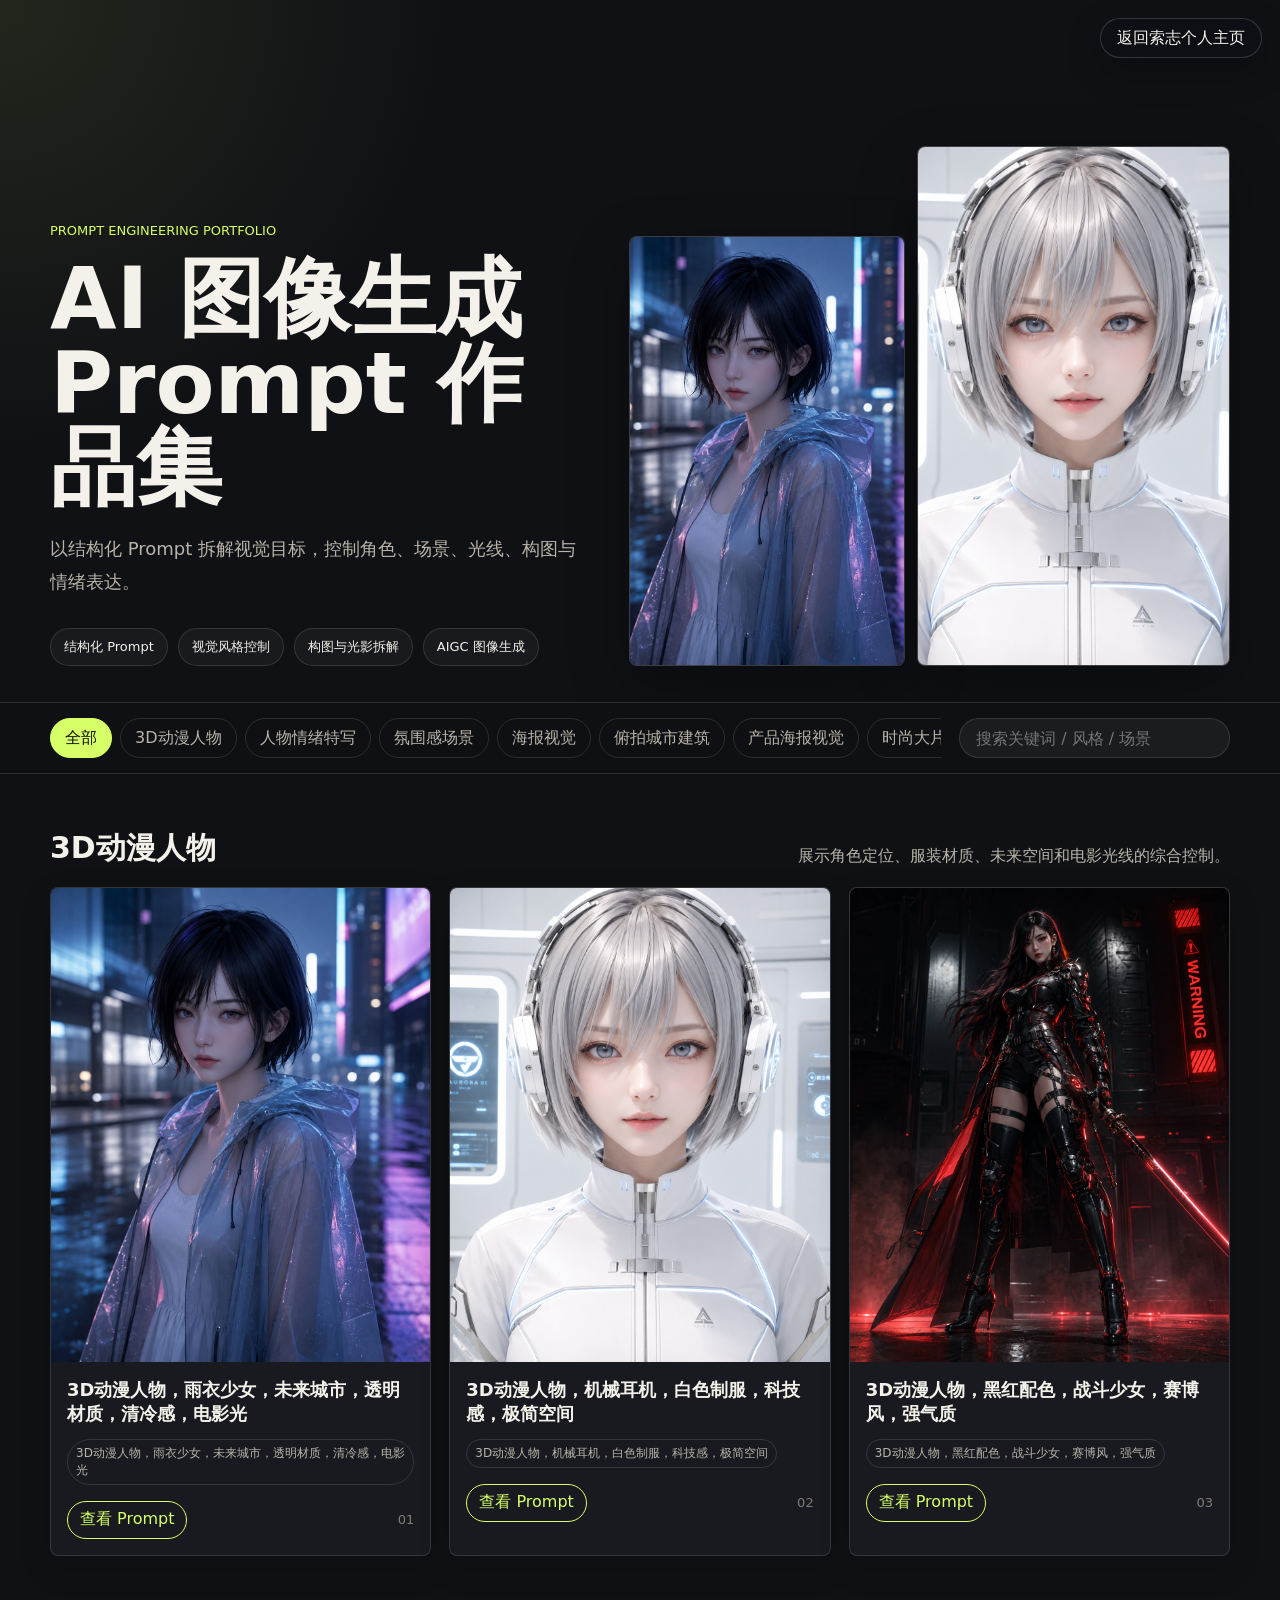
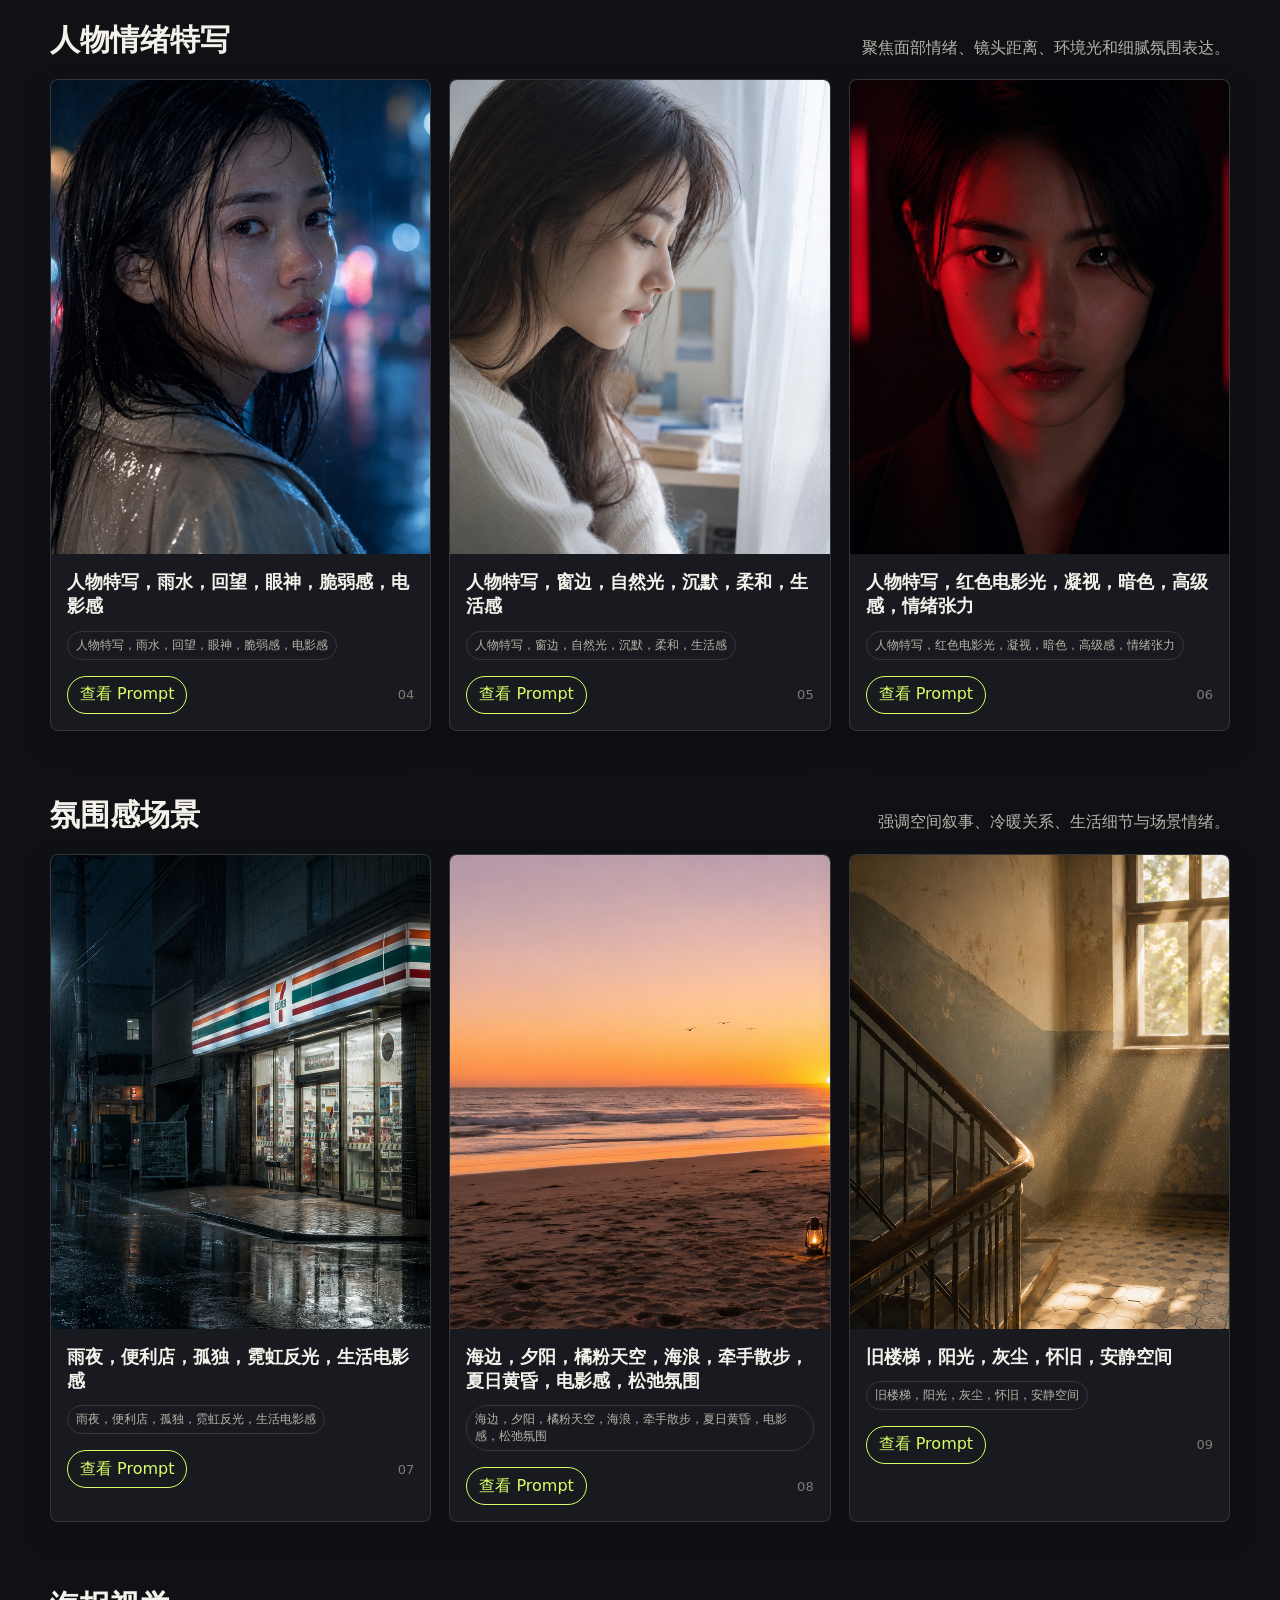
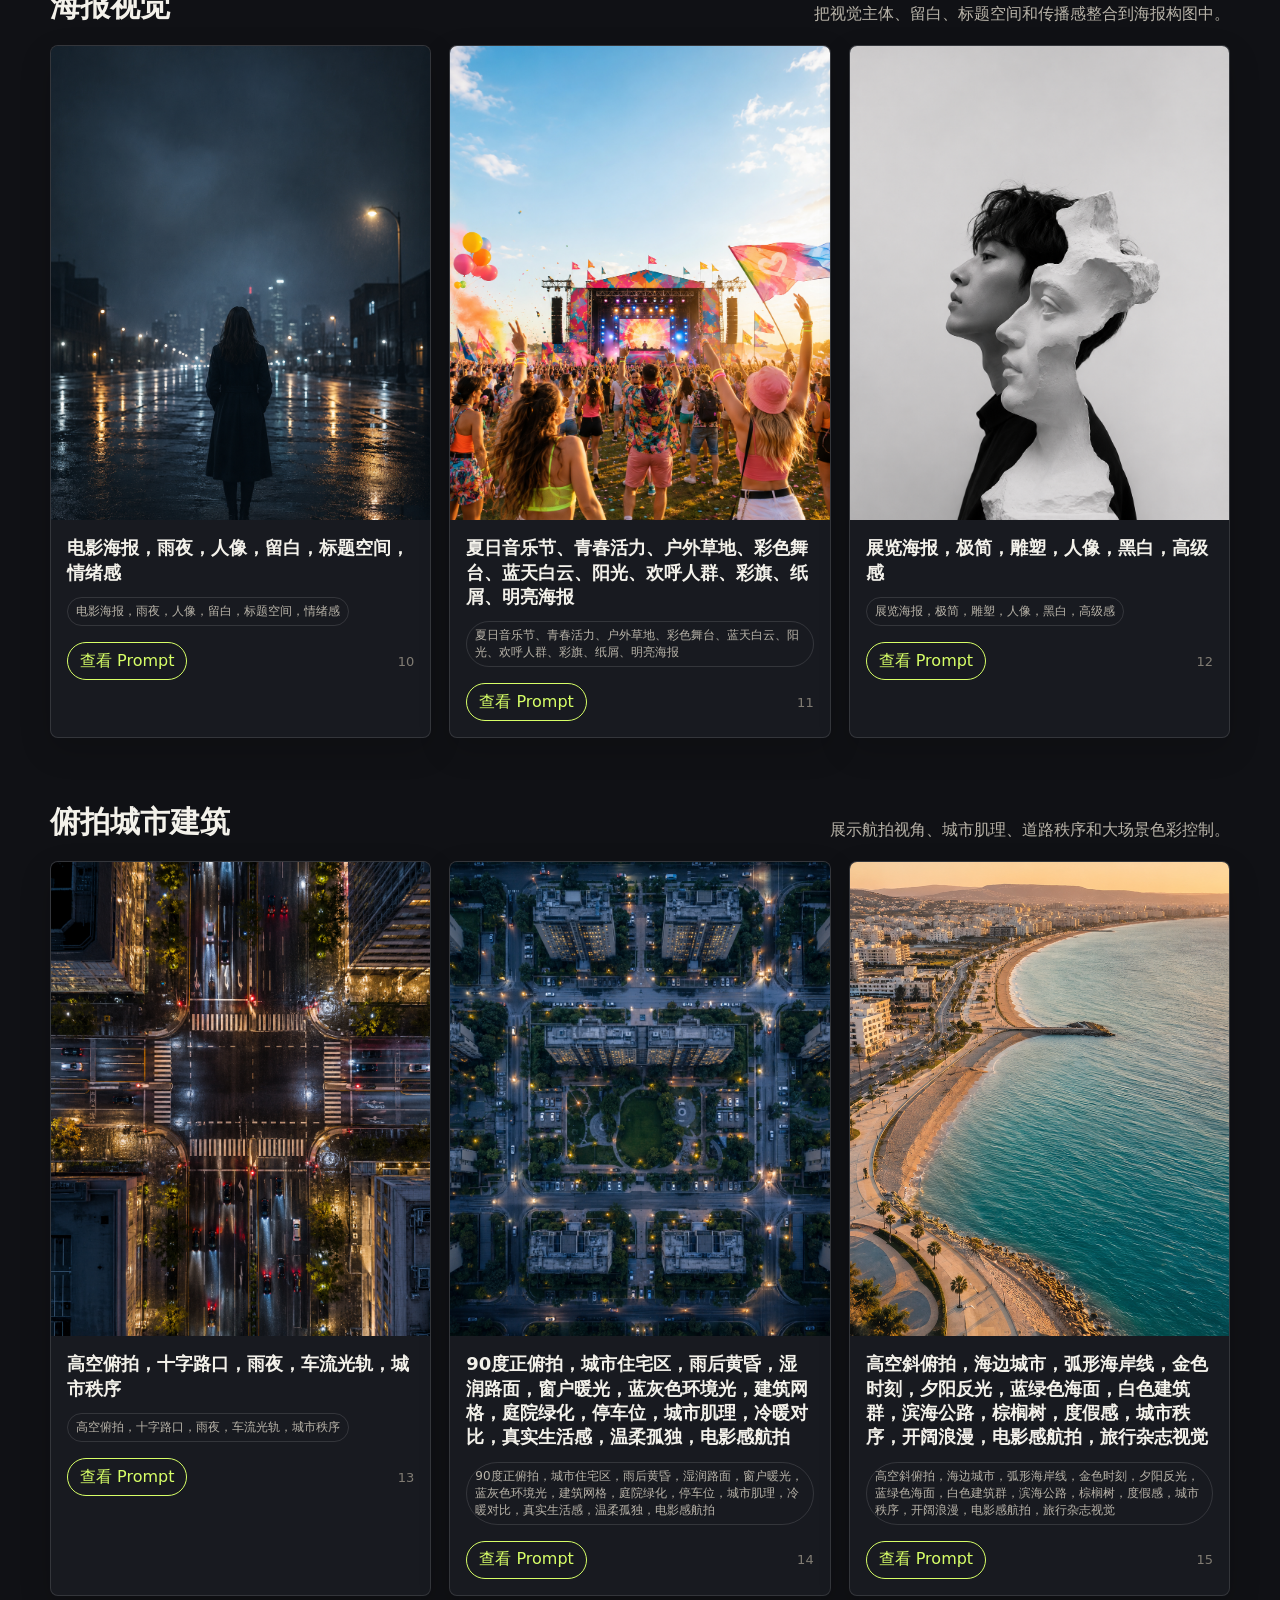
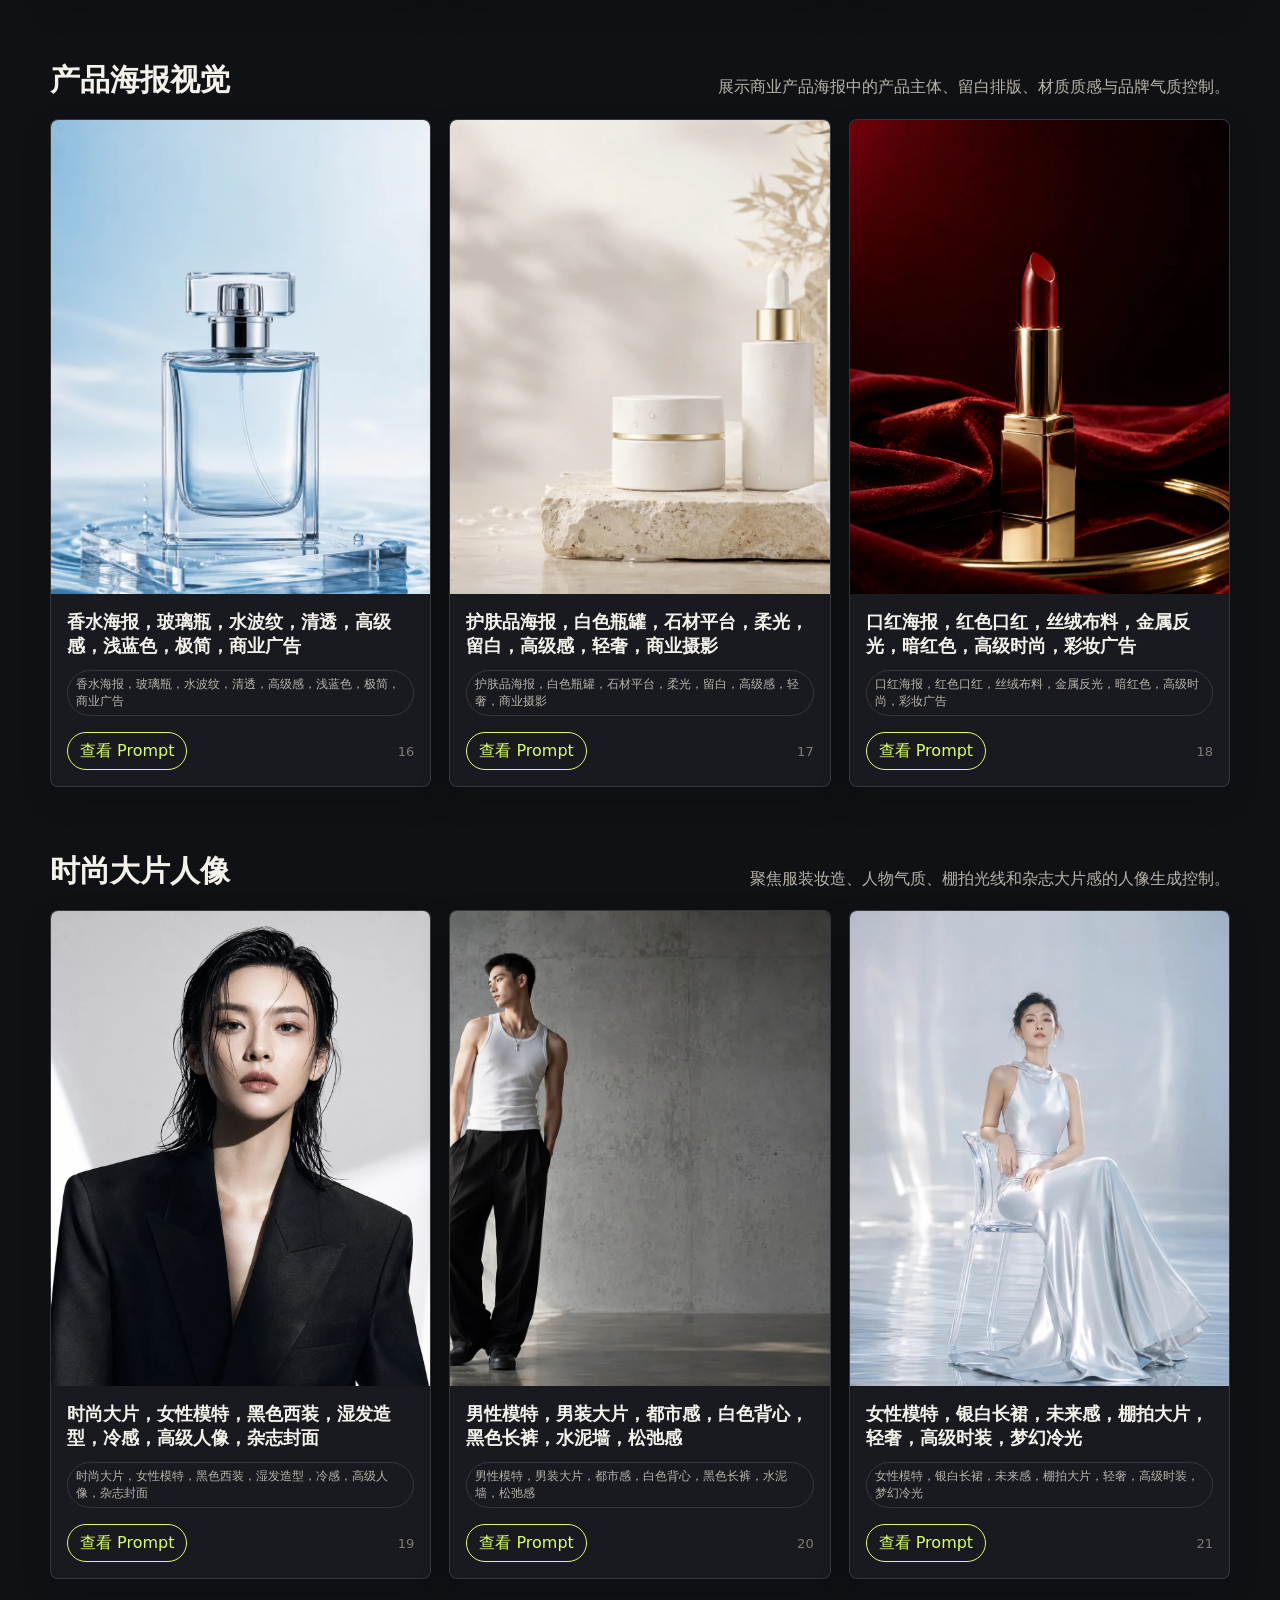
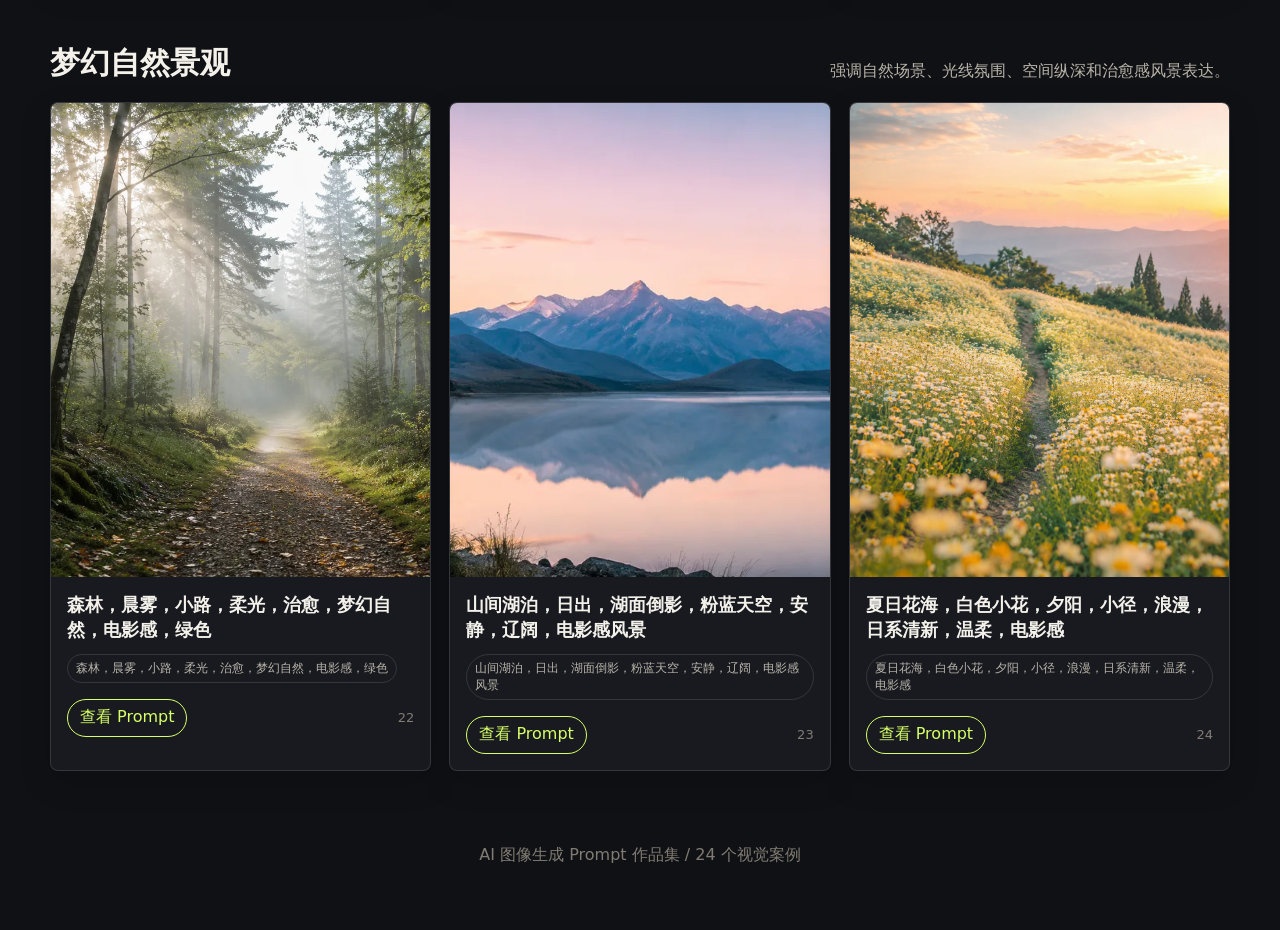
==== commit 77efaed9: "Keep homepage as main entry and clarify portfolio back link" ====
--- a/portfolio/index.html
+++ b/portfolio/index.html
@@ -7,7 +7,7 @@
   <link rel="stylesheet" href="assets/styles.css">
 </head>
 <body>
-  <a class="back-home" href="../index.html#design-works">返回首页</a>
+  <a class="back-home" href="../index.html">返回索志个人主页</a>
   <header class="hero">
     <div class="site-shell hero__grid">
       <div>
